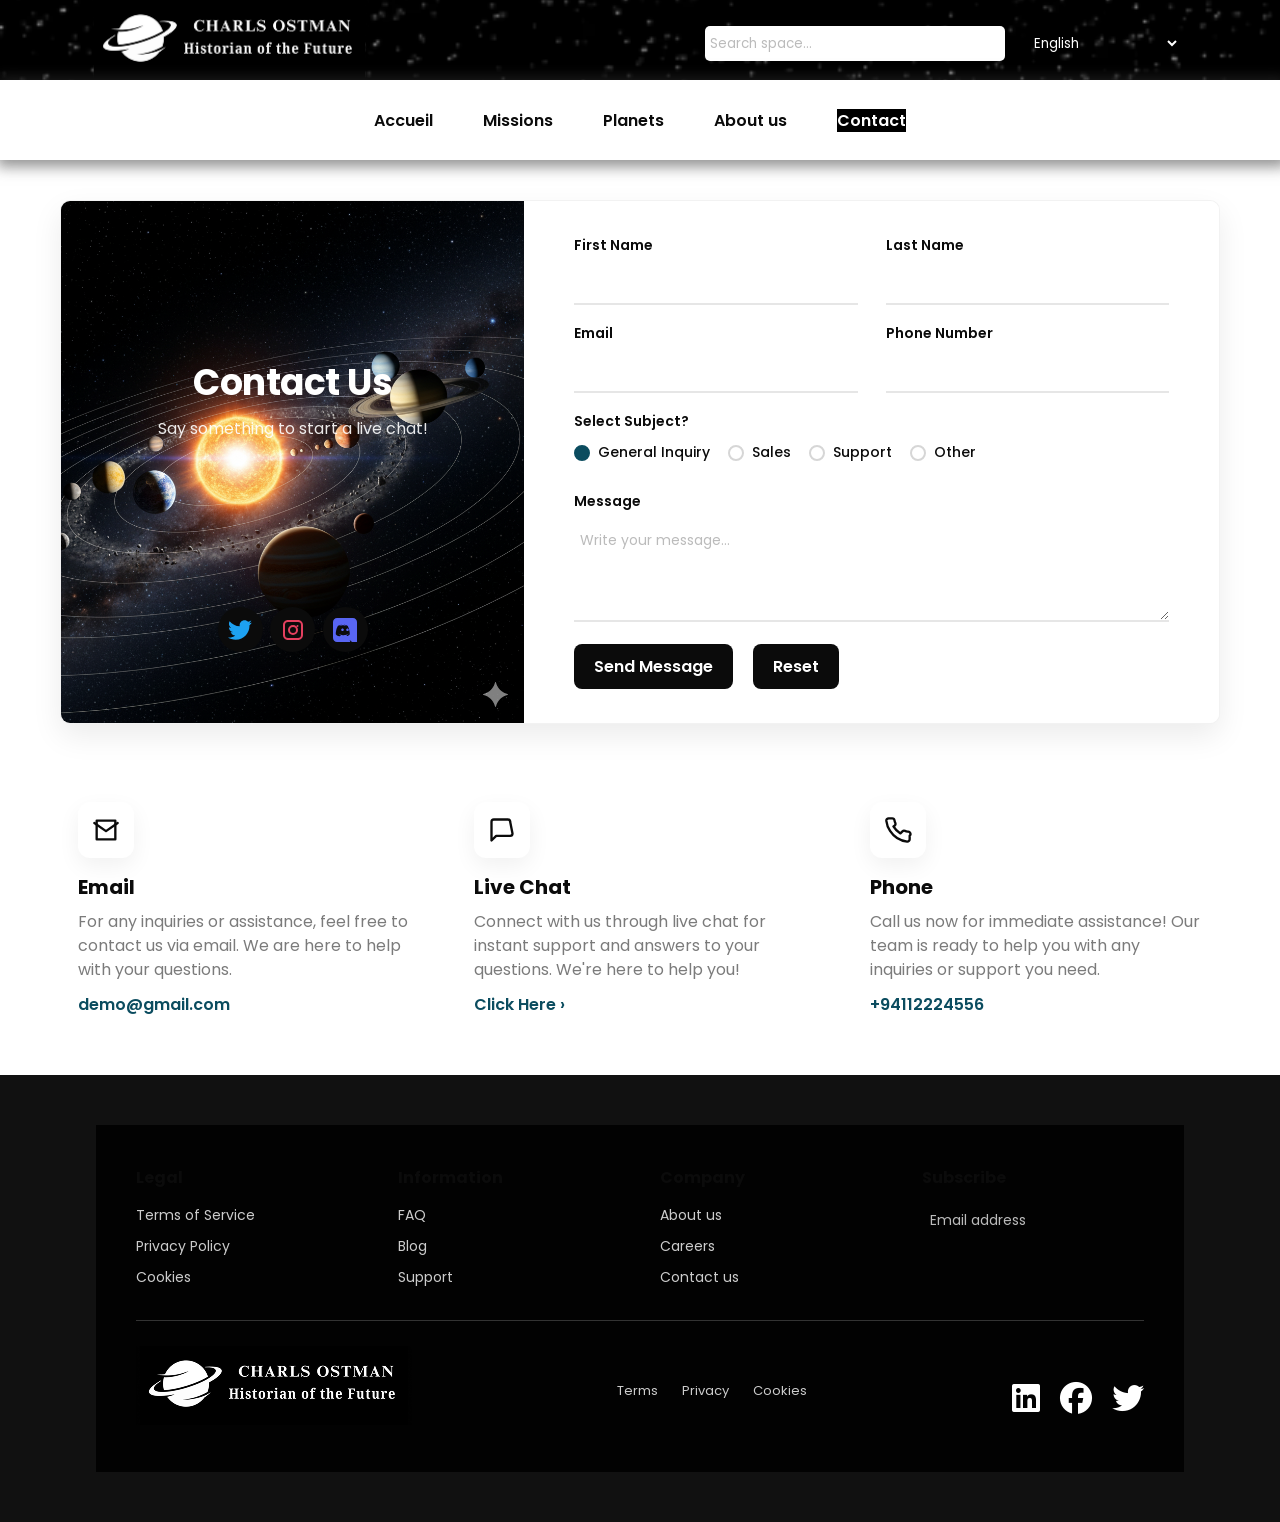
==== contact_us.html @ be609a7e "Initial commit" ====
<!doctype html>
<html lang="en">
<head>
  <meta charset="utf-8" />
  <meta name="viewport" content="width=device-width,initial-scale=1" />
  <title>Contact Mockup</title>
  <link href="https://fonts.googleapis.com/css2?family=Inter:wght@300;400;600;700;800&family=Poppins:wght@400;600;700&display=swap" rel="stylesheet">
  <link rel="stylesheet" href="styles.css">
  <link
  rel="stylesheet"
  href="https://cdnjs.cloudflare.com/ajax/libs/font-awesome/6.5.0/css/all.min.css"
/>
<style>
        /* Main container */
        .site-header {
            grid-area: top-section;
            background-color: rgb(255, 255, 255);
            display: grid;
            grid-template-columns: 100%;
            grid-template-rows: 80px 80px;
        }

        /* Top section */
        .top-bar {
            background-color: #000;
            background-image: url(images/stars.PNG);
            background-size: cover;
            background-position: center;
            background-repeat: no-repeat;
            display: grid;
            grid-template-columns: 2fr 1fr;
            align-items: center;
        }

        .top-bar img {
            height: 80px;
            padding-left: 90px;
        }

        .search-field {
            width: 300px;
            height: 35px;
            border-radius: 5px;
            padding: 5px;
            border: none;
            margin-right: 25px;
        }

        .top-bar-right {
            display: grid;
            grid-template-columns: 1fr 2fr 1fr;
            align-items: center;
            padding-right: 100px;
        }

        .icon-group {
            display: grid;
            grid-template-columns: repeat(2 , 50px);
            grid-template-rows: 40px;
            align-items: center;
        }

        .icon-group img {
            width: 35px;
            height: 35px;
        }

        .lang-select select {
            width: 150px;
            height: 35px;
            background-color: rgba(240, 248, 255, 0);
            color: #fff;
            border: none;
        }

        .lang-select option {
            color: #000;
        }

        /* Bottom section */
        .bottom-bar {
    background-color: #ffffff; /* fond blanc */
    display: flex;
    justify-content: center;  /* centrer horizontalement */
    align-items: center;      /* centrer verticalement */
    height: 80px;
    box-shadow: 2px 2px 13px 5px rgba(54, 54, 54, 0.53);
}

.bottom-bar ul {
    list-style: none;
    display: flex;
    gap: 50px; /* espace entre les liens */
    margin: 0;
    padding: 0;
}

.bottom-bar ul li a {
    text-decoration: none;
    color: #0b0b0b;
    font-weight: 600;
    font-size: 16px;
    transition: color 0.3s;
    border:4PX ;
}

.bottom-bar ul li a:hover,
.bottom-bar ul li a.active {
    color: #FFFFFF; /* couleur accent sur hover ou page active */
    background-color: #000;
}

    </style>

  </head>
<body>


         
  <!-- 🌌 Navbar -->
 <header class="site-header">
        <div class="top-bar">
            <div class="top-bar-left">
                <img src="images/logo.png" alt="logo">
            </div>
            <div class="top-bar-right">
                <div>
                    <input type="search" class="search-field" placeholder="Search space...">
                </div>
                <div class="lang-select">
                    <select name="language">
                        <option value="en">English</option>
                        <option value="fr">Français</option>
                        <option value="ar">العربية</option>
                    </select>
                </div>
               
            </div>
        </div>
        <div class="bottom-bar">
           
           <ul>
          <li><a href="index.html">Accueil</a></li>
          <li><a href="missions.html">Missions</a></li>
          <li><a href="planet.html">Planets</a></li>
          <li><a href="about.html" >About us</a></li>
          <li><a href="contact_us.html"class="active">Contact</a></li>
        </ul>
        </div>

 </header>
<body>

  <div class="wrapper">
    <div class="contact-card">
      <aside class="left-panel">
        <div class="left-top">
          <h1>Contact Us</h1>
          <p class="lead">Say something to start a live chat!</p>
        </div>

        <div class="left-bottom">
          

        <!-- Twitter -->
<div class="socials">
  <!-- Twitter -->
  <button title="Twitter">
    <svg viewBox="0 0 24 24" width="24" height="24" fill="#1DA1F2">
      <path d="M23.954 4.569c-.885.392-1.83.656-2.825.775 
               1.014-.611 1.794-1.574 2.163-2.723-.951.564-2.005.974-3.127 1.195
               -.897-.959-2.178-1.559-3.594-1.559-2.723 0-4.932 2.208-4.932 4.932 
               0 .39.045.765.127 1.124-4.094-.205-7.725-2.165-10.157-5.144
               -.424.729-.666 1.577-.666 2.475 0 1.708.87 3.216 2.188 4.099
               -.807-.026-1.566-.247-2.229-.616v.061c0 2.385 1.693 4.374 3.946 4.827
               -.413.111-.849.171-1.296.171-.317 0-.626-.031-.928-.088
               .627 1.956 2.444 3.377 4.6 3.417-1.68 1.318-3.809 2.105-6.115 2.105
               -.398 0-.79-.023-1.175-.069 2.179 1.397 4.768 2.213 7.557 2.213
               9.054 0 14-7.496 14-13.986 0-.21 0-.423-.015-.635.961-.689 
               1.8-1.56 2.46-2.548z"/>
    </svg>
  </button>

  <!-- Instagram -->
  <button title="Instagram">
    <svg viewBox="0 0 24 24" width="24" height="24" fill="#E4405F">
      <path d="M7 2C4.243 2 2 4.243 2 7v10c0 2.757 2.243 5 5 5h10c2.757 0 
               5-2.243 5-5V7c0-2.757-2.243-5-5-5H7zm10 2a3 3 0 0 1 3 3v10a3 3 0 0 1-3 
               3H7a3 3 0 0 1-3-3V7a3 3 0 0 1 3-3h10zm-5 3a5 5 0 1 0 0 10 
               5 5 0 0 0 0-10zm0 2a3 3 0 1 1 0 6 3 3 0 0 1 0-6zm4.5-2a1 1 0 1 0 
               0 2 1 1 0 0 0 0-2z"/>
    </svg>
  </button>

  <!-- Discord -->
  <button title="Discord">
    <svg viewBox="0 0 24 24" width="24" height="24" fill="#5865F2">
      <path d="M20 0H4C1.8 0 0 1.8 0 4v16c0 2.2 1.8 4 4 4h13.3l-.6-2.1 
               1.5 1.4 1.4 1.3L24 24V4c0-2.2-1.8-4-4-4zm-5.6 18.4s-.5-.6-.9-1.2c1.8-.5 
               2.5-1.6 2.5-1.6-.6.4-1.2.7-1.7.9-.7.3-1.3.5-1.9.6-1.3.2-2.5.1-3.6-.1-.8-.2-1.5-.4-2.1-.7
               -.3-.1-.6-.3-.9-.4-.1-.1-.2-.1-.3-.2s0-.1 0-.1.6 1.1 2.3 1.6c-.4.5-.9 1.1-.9 1.1
               -3-.1-4.1-2.1-4.1-2.1 0-4.5 2-8.1 2-8.1 2-1.5 3.9-1.4 3.9-1.4l.1.1c-.3.1-.6.2-.8.3
               -1.2.5-1.8 1.2-1.8 1.2s.1-.1.3-.2c1.3-.7 2.6-.8 3-.8h.6c.4 0 1.8.1 3 .8.2.1.3.2.3.2
               s-.6-.7-1.8-1.2c-.2-.1-.5-.2-.8-.3l.1-.1s1.9-.1 3.9 1.4c0 0 2 3.6 2 8.1 0 
               0-1.1 2-4.1 2.1zM9.5 10.5c-.7 0-1.3.6-1.3 1.3s.6 1.3 1.3 1.3
               1.3-.6 1.3-1.3-.6-1.3-1.3-1.3zm5 0c-.7 0-1.3.6-1.3 1.3s.6 1.3 
               1.3 1.3 1.3-.6 1.3-1.3-.6-1.3-1.3-1.3z"/>
    </svg>
  </button>
</div>


        </div>
      </aside>

      <section class="right-panel">
        <form>
          <div class="row">
            <div>
              <label for="fname">First Name</label>
              <input id="fname" type="text" placeholder="" required/>
            </div>
            <div>
              <label for="lname">Last Name</label>
              <input id="lname" type="text" placeholder="" required/>
            </div>
          </div>

          <div class="row mt">
            <div>
              <label for="email">Email</label>
              <input id="email" type="email" placeholder="" required />
            </div>
            <div>
              <label for="phone">Phone Number</label>
              <input id="phone" type="tel" placeholder="" required/>
            </div>
          </div>

          <div class="subject">
            <label>Select Subject?</label>
            <div class="radios">
              <label class="radio"><input type="radio" name="subject" checked/> <span>General Inquiry</span></label>
              <label class="radio"><input type="radio" name="subject"/> <span>Sales</span></label>
              <label class="radio"><input type="radio" name="subject"/> <span>Support</span></label>
              <label class="radio"><input type="radio" name="subject"/> <span>Other</span></label>
            </div>
          </div>

          <div class="mt">
            <label for="msg">Message</label>
            <textarea id="msg" placeholder="Write your message..." required></textarea>
          </div>

          <div class="send-row">
            <button class="btn-send" type="submit">Send Message</button>
            <button class="btn-send" type="reset">Reset</button>
          </div>
        </form>
      </section>
    </div>

 <div class="contact-options">

  <div class="option">
    <div class="icon-wrap">
      <!-- Email icon -->
      <svg xmlns="http://www.w3.org/2000/svg" width="28" height="28" viewBox="0 0 24 24" fill="none" stroke="currentColor" stroke-width="2" stroke-linecap="round" stroke-linejoin="round">
        <path d="M4 4h16v16H4z"/>
        <polyline points="22,6 12,13 2,6"/>
      </svg>
    </div>
    <h3>Email</h3>
    <p>For any inquiries or assistance, feel free to contact us via email. We are here to help with your questions.</p>
    <a href="mailto:demo@gmail.com">demo@gmail.com</a>
  </div>

  <div class="option">
    <div class="icon-wrap">
      <!-- Live Chat icon -->
      <svg xmlns="http://www.w3.org/2000/svg" width="28" height="28" viewBox="0 0 24 24" fill="none" stroke="currentColor" stroke-width="2" stroke-linecap="round" stroke-linejoin="round">
        <path d="M21 15a2 2 0 0 1-2 2H7l-4 4V5a2 2 0 0 1 2-2h12a2 2 0 0 1 2 2z"/>
      </svg>
    </div>
    <h3>Live Chat</h3>
    <p>Connect with us through live chat for instant support and answers to your questions. We're here to help you!</p>
    <a href="#">Click Here ›</a>
  </div>

  <div class="option">
    <div class="icon-wrap">
      <!-- Phone icon -->
      <svg xmlns="http://www.w3.org/2000/svg" width="28" height="28" viewBox="0 0 24 24" fill="none" stroke="currentColor" stroke-width="2" stroke-linecap="round" stroke-linejoin="round">
        <path d="M22 16.92v3a2 2 0 0 1-2.18 2 19.79 19.79 0 0 1-8.63-3.07 19.5 19.5 0 0 1-6-6A19.79 19.79 0 0 1 2 4.18 2 2 0 0 1 4 2h3a2 2 0 0 1 2 1.72c.12.81.36 1.6.72 2.35a2 2 0 0 1-.45 2.11L8.09 8.91a16 16 0 0 0 6 6l1.73-1.73a2 2 0 0 1 2.11-.45c.75.36 1.54.6 2.35.72A2 2 0 0 1 22 16.92z"/>
      </svg>
    </div>
    <h3>Phone</h3>
    <p>Call us now for immediate assistance! Our team is ready to help you with any inquiries or support you need.</p>
    <a href="tel:+94112224556">+94112224556</a>
  </div>

</div>


  </div>
</body>
<footer>
      <div class="background-footer">
        <div class="footer-top">
          <div class="footer-column">
            <h3>Legal</h3>
            <ul>
              <li><a href="#">Terms of Service</a></li>
              <li><a href="#">Privacy Policy</a></li>
              <li><a href="#">Cookies</a></li>
            </ul>
          </div>

          <div class="footer-column">
            <h3>Information</h3>
            <ul>
              <li><a href="#">FAQ</a></li>
              <li><a href="#">Blog</a></li>
              <li><a href="#">Support</a></li>
            </ul>
          </div>

          <div class="footer-column">
            <h3>Company</h3>
            <ul>
              <li><a href="about.html">About us</a></li>
              <li><a href="missions.html">Careers</a></li>
              <li><a href="contact_us.html">Contact us</a></li>
            </ul>
          </div>

          <div class="footer-column subscribe">
            <h3>Subscribe</h3>
            <input type="email" placeholder="Email address" />
          </div>
        </div>

        <hr />

        <div class="footer-bottom">
          <div class="footer-logo">
            <a href="#"><img src="images/logo.png" alt="logo" /></a>
          </div>

          <div class="footer-links">
            <a href="#">Terms</a>
            <a href="#">Privacy</a>
            <a href="#">Cookies</a>
          </div>

       
              <div class="social-icons">
  <a href="https://www.linkedin.com" target="_blank" class="social-link">
    <i class="fab fa-linkedin"></i>
  </a>
  <a href="https://www.facebook.com" target="_blank" class="social-link">
    <i class="fab fa-facebook"></i>
  </a>
  <a href="https://twitter.com" target="_blank" class="social-link">
    <i class="fab fa-twitter"></i>
  </a>
</div>
</div>
      </div>
    </footer>
</html>
---- styles.css ----
* {
  margin: 0;
  padding: 0;
  box-sizing: border-box;
  font-family: 'Poppins', sans-serif;
}

body {
  font-family: "Poppins", sans-serif;
  overflow-x: hidden;
  height: 100vh;
}
.stars {
  position: fixed;
  width: 100%;
  height: 100%;
  background: url('images/stars.PNG') repeat;
  animation: moveStars 100s linear infinite;
  overflow: hidden;
  z-index: -1;
}

@keyframes moveStars {
  from { background-position: 0 0; }
  to { background-position: -10000px 5000px; }
}
/* Structure du header */
/* Header main */
header {
  width: 100%;
  color: white;
  font-family: Arial, sans-serif;
  background: rgba(0, 0, 0, 0.6);
  position: sticky;
  top: 0;
  z-index: 100;
}

/* Header */
header {
  width: 100%;
  background: rgba(0, 0, 0, 0.7);
  position: sticky;
  top: 0;
  z-index: 100;
}

/* Navbar container */
.top-header {
  display: flex;
  justify-content: space-between;
  align-items: center;
  padding: 10px 50px;
}

/* Logo */
.top-header h1 img {
  width: 150px; 
}

/* Navigation */
nav ul {
  display: flex;
  list-style: none;
  gap: 30px;
  margin: 0;
  padding: 0;
}

nav a {
  text-decoration: none;
  color: white;
  font-weight: 600;
  font-family: 'Orbitron', sans-serif;
  padding: 8px 12px;
  border-radius: 8px;
  transition: all 0.3s ease;
}

/* Hover effect */
nav a:hover,
nav a.active {
  background: #00bfff; 
  color: black;
  transform: scale(1.1);
}
* {
  margin: 0;
  padding: 0;
  box-sizing: border-box;
}

body {
  font-family: 'Poppins', sans-serif;
  background-color: #0c0c1d;
  color: white;
  overflow-x: hidden;
}

/* HEADER */
header {
  background: rgba(0, 0, 0, 0.6);
  position: sticky;
  top: 0;
  width: 100%;
  z-index: 100;
}

.top-header {
  display: flex;
  justify-content: space-between;
  align-items: center;
  padding: 15px 50px;
}

.top-header img {
  width: 150px;
}

nav ul {
  display: flex;
  gap: 30px;
  list-style: none;
}

nav a {
  color: white;
  text-decoration: none;
  font-weight: 600;
  transition: 0.3s;
}

nav a:hover,
nav a.active {
  color: #00bfff;
}
/*/*/*/*/*/*/*/*/*/*   PAGE ABOUT /*/*/*/*/*/*/*/*/* */


body {
  background-color: #fff;
  font-family: "Poppins", sans-serif;
  color: #222;
  margin: 0;
  padding: 0;
}

/* ====== ABOUT BANNER ====== */
.about-section {
  position: relative;
  width: 100%;
  height: 70vh; 
  overflow: hidden;
  display: flex;
  justify-content: center;
  align-items: center;
  color: white;
  background-color: black; 
}

.video-background {
  position: absolute;
  top: 0;
  left: 0;
  width: 100%;
  height: 100%;
  z-index: 0;
  overflow: hidden;
  border-radius: 0; 
}

.video-background video {
  width: 100%;
  height: 100%;
  object-fit: cover;
  filter: brightness(0.5);
}


.about-banner {
  position: relative;
  z-index: 1;
  text-align: center;
  animation: fadeInUp 1.5s ease-out;
}


.about-banner h1 {
  font-size: 4em;
  font-weight: 900;
  color: #ffffff;
  text-shadow: 0 0 15px rgba(255, 255, 255, 0.8),
               0 0 30px rgba(15, 16, 18, 0.6),
               0 0 45px rgba(15, 20, 24, 0.4);
  transform: translateY(40px);
  opacity: 0;
  animation: titleAppear 2s ease-out forwards;
  transition: all 0.4s ease;
}

/* Hover effect */
.about-banner h1:hover {
  color:black;
  text-shadow: 0 0 20px #e9eef0,
               0 0 40px #e9eef0,
               0 0 60px #e9eef0;
  transform: translateY(-5px) scale(1.05);
}



.animated-text {
  font-size: 1.6em;
  font-weight: 500;
 

  animation: gradientFlow 5s ease infinite;
  display: inline-block;
  cursor: pointer;
  transition: transform 0.3s ease;
}


@keyframes gradientFlow {
  0% {
    background-position: 0% center;
  }
  100% {
    background-position: 100% center;
  }
}


.animated-text:active {
  transform: translateY(5px) scale(0.98);
}


@keyframes titleAppear {
  0% {
    opacity: 0;
    transform: translateY(40px);
  }
  100% {
    opacity: 1;
    transform: translateY(0);
  }
}

@keyframes fadeIn {
  0% {
    opacity: 0;
  }
  100% {
    opacity: 1;
  }
}

@keyframes fadeInUp {
  0% {
    opacity: 0;
    transform: translateY(30px);
  }
  100% {
    opacity: 1;
    transform: translateY(0);
  }
}


/* ====== WHO SECTION ====== */
.who-section {
  background-color: #fff;
  padding: 60px 10%;
  display: flex;
  justify-content: center;
}

.who-container {
  display: flex;
  gap: 20px; 
  padding: 20px;
  border: 1px solid #8B4513; 
  border-radius: 40px; 
  background-color: #808080;
  align-items: center;
  justify-content: center;
   box-shadow: 0 20px 50px rgba(0, 0, 0, 1);
 
}
.who-container:hover {
  box-shadow: 0 15px 35px rgba(44, 7, 90, 0.9);
  transform: translateY(-5px);
  transition: 0.3s ease;
}

.who-text {
  border: 1px solid #640909; 
   background-color: #4D4848;
  padding: 20px;
  border-radius: 20px;
  height: 320px;
  text-align: center;
  margin: 30px;
   box-shadow: 0 8px 20px rgba(53, 56, 121, 0.5);
}
.who-text:hover {
  box-shadow: 0 12px 30px rgba(0, 0, 0, 0.7);
  transform: translateY(-5px);
  transition: 0.3s ease;
}
.who-text h2 {
     margin-top: 20px;
  font-size: 28px;
  margin-bottom: 20px; /* espace bin titre w paragraphe */
  animation: slideDown 1s ease-out forwards; /* animation simple */
  opacity: 0; /* bch ndir l fade in */
  cursor: pointer;
  transition: color 0.3s linear;
}
.who-text h2:hover {
  color: #060f19; 
  /* couleur jdida f hover */
  
}

.who-text p {
  font-size: 16px;
  line-height: 1.6;
  animation: slideUp 1.5s linear 0.5s forwards;
  opacity: 0;
}

/* Animations keyframes */
@keyframes slideDown {
  0% {
    transform: translateY(-50px);
    opacity: 0;
  }
  100% {
    transform: translateY(0);
    opacity: 1;
  }
}

@keyframes slideUp {
  0% {
    transform: translateY(50px);
    opacity: 0;
  }
  100% {
    transform: translateY(0);
    opacity: 1;
  }
}
.who-image img {

  max-width: 500px;
  border-radius: 20px;
  box-shadow: 0 15px 40px rgba(0, 0, 0, 0.7);
  object-fit: cover;
  transition: transform 0.3s ease, box-shadow 0.3s ease; 
}

.who-image img:hover {
  transform: scale(1.05); 
  box-shadow: 0 25px 60px rgba(0, 0, 0, 0.9); 
}



/* OBJECTIF */
/* Body background */
body {
  background-color: #ffffff; 
  justify-content: flex-end; 
  font-family: Arial, sans-serif;
  margin: 0;
  padding: 0;
}

/* Section container gris */
.objectives-section {
  padding: 40px 20px;
  background-color: #FFFFFF; 
  border-radius: 20px;
  box-shadow: 0 10px 25px rgba(0,0,0,0.5); 
}

/* Hover effect */
.objectives-section:hover {
  transform: scale(1.02); 
  box-shadow: 0 18px 50px rgba(0,0,0,0.7); 
}



.objectives-container {
    background-color:#FFFFFF;
  padding: 40px;
  border-radius: 25px;
  box-shadow: 0 15px 40px rgba(0,0,0,0.3);
  max-width: 1000px;
  margin: 0 auto;
}


/* Title */
.objectives-title {
  text-align: center;
  font-weight: bold;
  font-size: 32px;
  margin-bottom: 40px;
  color: black;
  
}
.space-intro {
  font-family: 'Cormorant', serif; /* font Cormorant */
  font-size: 20px;
  line-height: 1.6;
  color: black; /* ila f dark background */
  margin-top: 30px;
  margin-bottom: 40px;
  text-align: center;
  font-weight: bold; /* ou center ila bghiti */
}

.objective-item {
  display: flex;
  align-items: center;
  justify-content: center;
  gap: 25px;
  flex-wrap: wrap;

  /* Background image */
  background-image: url('images/rect.png');
  background-size: cover;     
  background-position: center; 
  background-repeat: no-repeat;
  border-radius: 15px;
  padding: 20px;
  box-shadow: 0 8px 30px rgba(0,0,0,0.5);
  margin-bottom: 40px; 
}


.objective-item.reverse {
  flex-direction: row-reverse; /* video à droite, texte à gauche */
}

.objective-item iframe {
   width: 500px;       /* حجم أكبر */
  height: 300px; 
  border-radius: 15px;
  box-shadow: 0 10px 30px rgba(0,0,0,0.7);
   border-radius: 17px;
  transition: transform 0.4s ease, box-shadow 0.4s ease; /* smooth animation */
  box-shadow: 0 6px 15px rgba(0,0,0,0.4);
  max-width: 800px;
  
}
.objective-item iframe:hover {
  transform: scale(1.05); 
  box-shadow: 0 12px 30px rgba(0,0,0,0.7); 
}

.objective-box {
  background-color: #7a7070; /* gris foncé élégant */
  padding: 20px 25px;
  border-radius: 15px;
  box-shadow: 0 8px 25px rgba(0,0,0,0.5);
  color: #0e0101; 
  max-width: 300px;  
  margin: 20px auto;
  opacity: 0;
  transform: translateY(30px);
  animation: fadeSlide 1s forwards;
  text-align: center;
  font-family: 'Poltawski Nowy', serif;
  font-size: 12px;
  font-weight: 600;
  cursor: pointer;
  transition: transform 0.4s ease, box-shadow 0.4s ease;
}

/* Animation keyframes */
@keyframes fadeSlide {
  to {
    opacity: 1;
    transform: translateY(0);
  }
}

/* Hover effect */
.objective-box:hover {
  transform: scale(1.05);
  box-shadow: 0 15px 45px rgba(0,0,0,0.7);
  background-color: #8c7d7d; 
}

/* contact */
:root{
  --bg:#ffffff; /* fond général blanc */
  --card:#ffffff; /* fond des cartes */
  --muted:#7b7b7b; /* texte secondaire */
  --accent:#0b4c5f; /* couleur accent */
  --black:#0b0b0b; /* texte principal */
}

*{box-sizing:border-box}

body{
  font-family: Inter, system-ui, -apple-system, 'Segoe UI', Roboto, Arial;
  background: var(--bg); /* fond blanc */
  color: var(--black);
  margin: 0;
  -webkit-font-smoothing: antialiased;
  -moz-osx-font-smoothing: grayscale;
  
}

/* container */
.wrapper{
  max-width:1200px;
  margin:0 auto;
  padding: 40px 20px; /* ajout padding pour respirer */
  background-color: #FFFFFF;
}

/* card */
.contact-card{
  display:flex;
  flex-wrap: wrap;
  gap:0;
  background:var(--card); /* fond blanc */
  border-radius:10px;
  box-shadow:0 12px 30px rgba(10,10,10,0.08);
  overflow:hidden;
  border:1px solid rgba(0,0,0,0.05); /* bord très léger */
}

/* left panel */
.left-panel{
  width:40%;
  min-width:320px;
  padding:36px;
  background:#f5f5f5 url('images/solar_system.png') center right / cover no-repeat; /* fond gris clair pour contraste */
  color:#0b0b0b; /* texte sombre */
  display:flex;
  flex-direction:column;
  justify-content:space-between;
}

.left-top {
  display: flex;
  flex-direction: column;
  align-items: center; 
  justify-content: center; 
  text-align: center;
  height: 100%; 
}

.left-panel h1 {
  font-family: 'Poppins', 'Inter', sans-serif;
  font-size: 36px;
  font-weight: 700;
  color: var(--black);
  margin: 4px 0 6px;
  letter-spacing: -0.5px;
  text-align: center;
  cursor: pointer;
  transition: all 0.3s ease;
  color: #FFFFFF;
}

.left-panel h1:active {
   
  color: black;
  transform: scale(1.1);
}

.left-panel .lead{
  color:#FFFFFF;
  opacity:0.9;
  margin-bottom: 18px;
}

/* Social buttons */
.socials {
  display: flex;
  justify-content: space-between;
  padding: 15px 25px;
  border-radius: 15px;
  max-width: 200px;
  margin: 20px auto;
}

.socials button {
  background-color: #0b0b0b;
  border: none;
  border-radius: 50%;
  width: 45px;
  height: 45px;
  display: flex;
  justify-content: center;
  align-items: center;
  cursor: pointer;
  transition: 0.3s;
}

.socials button:hover {
  background-color: #333;
  transform: scale(1.1);
}

/* right panel */
.right-panel{
  flex:1;
  padding:34px 50px;
  background: var(--card); /* fond blanc */
}

/* Form */
form{display:block}

.row{display:grid;grid-template-columns:1fr 1fr;gap:28px}
.mt{margin-top:18px}
label{display:block;font-size:14px;font-weight:600;margin-bottom:10px}
input[type=text], input[type=email], input[type=tel], textarea{
  width:100%;
  border:none;
  border-bottom:2px solid #e6e6e6;
  padding:8px 6px;
  font-size:14px;
  outline:none;
  background:transparent;
}
input::placeholder, textarea::placeholder{color:#bbb}
textarea{min-height:100px;resize:vertical}

/* Radios */
.subject{margin:18px 0}
.radios{display:flex;gap:18px;align-items:center;flex-wrap:wrap}
.radio{display:flex;gap:8px;align-items:center;font-weight:500}
.radio input{appearance:none;width:16px;height:16px;border-radius:50%;border:2px solid #d6d6d6;display:inline-block;position:relative}
.radio input:checked{background:var(--accent);border-color:var(--accent)}

/* Buttons */
.send-row {
  display: flex;
  gap: 20px; 
  justify-content: flex-start; 
  margin-top: 15px; 
}

.btn-send {
  padding: 10px 20px;
  font-size: 16px;
  font-weight: 600;
  border: none;
  border-radius: 8px;
  cursor: pointer;
  background-color: var(--black);
  color: #fff;
  transition: all 0.3s ease;
}

.btn-send:active {
  background-color: var(--accent);
  color: #fff;
  transform: scale(1.05);
}

/* contact options below */
.contact-options{
  display:grid;
  grid-template-columns:repeat(3,1fr);
  gap:28px;
  margin-top:60px;
}
.option{
  background:#f5f5f5;
  text-align:left;
  padding:18px;
  border-radius:12px;
}
.icon-wrap{
  width:56px;
  height:56px;
  border-radius:12px;
  background:#fff;
  display:grid;
  place-items:center;
  box-shadow:0 8px 22px rgba(10,10,10,0.06);
  margin-bottom:14px;
}
.option h3{font-family:Poppins;margin:0 0 8px;font-size:20px}
.option p{color:var(--muted);line-height:1.5}
.option a{display:inline-block;margin-top:10px;font-weight:600;color:var(--accent);text-decoration:none}

/* responsive */
@media (max-width:980px){
  .contact-card{flex-direction:column}
  .left-panel{width:100%;min-height:220px}
  .right-panel{padding:18px}
  .row{grid-template-columns:1fr}
  .contact-options{grid-template-columns:1fr}
}



/* Hero Section */
.hero-section {
  height: 100vh;
  display: flex;
  justify-content: center;
  align-items: center;
  text-align: center;
  color: #fff;
  background-image: url('images/slider.png');
  background-size: cover;
  background-position: center;
  background-attachment: fixed;
  background-repeat: no-repeat;
  position: relative;
}

.hero-content h1 {
  font-size: 4rem;
  font-weight: 900;
  color: white;
  text-transform: none;
  text-shadow:
    0 0 15px rgba(255, 255, 255, 0.8),
    0 0 30px rgba(15, 16, 18, 0.6),
    0 0 45px rgba(15, 20, 24, 0.4);
  transform: translateY(40px);
  opacity: 0;
  animation: titleAppear 2s ease-out forwards;
  transition: all 0.4s ease;
  cursor: pointer;
}

.hero-section p {
  font-size: 1.5rem;
  margin-bottom: 30px;
}

/* Animation */
@keyframes titleAppear {
  0% { transform: translateY(40px); opacity: 0; }
  100% { transform: translateY(0); opacity: 1; }
}

/* Hover effect on h1 */
.hero-content h1:hover {
  color: black;
  text-shadow:
    0 0 20px #e9eef0,
    0 0 40px #e9eef0,
    0 0 60px #e9eef0;
  transform: translateY(-5px) scale(1.05);
}

/* Hero Button */
.btn {
  padding: 12px 30px;
  font-size: 18px;
  font-weight: 600;
  color: black;
  background-color: #ffffff;
  border-radius: 30px;
  cursor: pointer;
  transition: all 0.3s ease;
  text-decoration: none;
}

.btn:hover {
  color: #ffffff;
  background-color: black;
  transform: scale(1.05);
}

/* Feature Cards */
.feature-cards {
  display: flex;
  flex-wrap: nowrap; 
  justify-content: center; 
  align-items: flex-start; 
  gap: 60px; 
  padding: 80px;
  background-color: #ffffff;
}

.feature-cards .card {
  position: relative;
  width: 360px; 
  height: 300px;
  background-image: url('images/Rectangle\ 503.png');
  background-position: center;
  background-size: cover;
  background-repeat: no-repeat;
  border-radius: 24px;
  box-shadow: 0 10px 25px rgba(0,0,0,0.08);
  text-align: left;
  padding: 20px; 
  display: flex;
  flex-direction: column;
  align-items: flex-start; 
  justify-content: flex-start; 
  transition: transform 0.3s ease;
  color: #000;
}

.feature-cards .card:hover {
  transform: translateY(-10px);
}

.feature-cards .card h2 { 
  font-size: 22px;
  margin-bottom: 15px;
  color: #ffffff; 
  font-family: 'Poppins', sans-serif; 
  font-weight: bold; 
}

.feature-cards .card p {
  font-size: 13px; 
  margin-bottom: 20px;
  color: #ffffff; 
  font-family: 'Plus Jakarta Sans', Courier, monospace;
  font-weight: 500;
}

/* Feature Card Button */
.btn-secondary {
  position: absolute;
  bottom: 30px;
  right: 15px;
  padding: 6px 14px;
  font-size: 13px;
  font-weight: 600;
  color: black;
  background-color: #ffffff;
  border-radius: 5px;
  border: none;
  cursor: pointer;
  transition: all 0.3s ease;
  text-decoration: none;
}

.btn-secondary:hover,
.btn-secondary:active {
  background-color: #000;
  color: #fff;
  text-decoration: none;
  transform: scale(1.05);
}

/* Responsive */
@media (max-width: 980px) {
  .feature-cards {
    flex-direction: column;
    padding: 40px 10px;
  }

  .hero-content h1 {
    font-size: 3rem;
  }

  .hero-section p {
    font-size: 1.2rem;
  }

  .btn {
    font-size: 16px;
    padding: 10px 25px;
  }
}

/* Contact section */
.contact-card, .contact-options .option {
  background-color: var(--card); /* cartes gris clair sur fond blanc */
}

/* responsive */
@media (max-width:980px){
  .feature-cards { flex-direction: column; padding: 40px 10px; }
}
/* --- Timer Section --- */
.timer-section {
    display: flex;
   justify-content: space-between; 
    margin-bottom: 40px;
    justify-content: center;
     padding: 80px 150px; gap: 30px;
}

.intro-text {
  width: 700px;
  display: flex;
  font-weight: bold;
}

.time-box {
    background-color: black;
    padding: 10px 20px;  
    border-radius: 16px;
    text-align: center;
    display: flex;
    flex-direction: column;
    align-items: center;
    border: 1px solid #333;
    max-width: 500px;    
    width: 100%;         
    font-weight: bold;
    justify-content: ;
}


.time-label {
    font-size: 0.9rem;
    margin: 10px;
    color: #FFFFFF;

   
}
.time-label i {
  display: inline-flex;          
  align-items: center;          
  justify-content: center;
  width: 30px;                  
  height: 30px;                 
  background-color: gray;         
  border-radius: 6px;            
  color: white;                  
  margin-right: 10px;          
  font-size: 16px;               
}


.time-display {
    display: flex;
    gap: 15px;
    font-size: 1.8rem;
    font-weight: lighter;
    color: #FFFFFF;
     margin: 0 25px;
     max-width: 400px;
}

.time-display span {
    background-color: var(--color-card-bg);
    padding: 5px 10px;
    border-radius: 4px;
    min-width: 70px;
    text-align: center;
}
/* --- Astronomy Definition Section (Two-Column) --- */
.astronomy-section {
  display: flex;
  flex-wrap: wrap;
  gap: 10px;
  max-width: 1100px;
  margin: 40px auto;
  background-color:black; /* fond blanc pour la card */
  border-radius: 37px;
  box-shadow: 0 10px 25px rgba(0,0,0,0.1);
  overflow: hidden; /* pour arrondir l'image et texte ensemble */
  box-shadow: #222;
  
}
.gallery-container {
  position: relative;
  width: 100%;
  max-width: 600px; /* size fixe pour tout le gallery */
  height: 400px;    /* height fixe pour tout le gallery */
  overflow: hidden;
  border-radius: 12px;
  margin: 0 auto;  /* centrer fo section */
}

.gallery-container img {
  width: 100%;
  height: 100%;       /* remplie le container */
  object-fit: cover;  /* garder proportions et remplir */
  display: block;
  border-radius: 12px;
  transition: opacity 0.5s ease-in-out;
}

#next-image {
  position: absolute;
  top: 50%;            /* vertical center */
  right: 15px;         /* 15px mn janb l-yamin */
 
  padding: 8px 12px;
  font-size: 18px;
  color: black;
  background-color: #ffffff;
  border: none;
  border-radius: 5px;
  cursor: pointer;
  transition: all 0.3s ease;
}


#next-image:hover {
  background-color: black; /* couleur hover */
  color: #fff; /* icon kaybda blanc */
  transform: scale(1.05);
}

.astronomy-image-card {
  flex: 1 1 400px;
  position: relative;
}

.astronomy-image-card img.main-image {
  width: 100%;
  height: 100%;
  display: block;
  object-fit: cover;
}

/* text card */
.astronomy-text-card {
  flex: 1 1 400px;
  background-color: #000000; /* léger contraste avec le blanc de la card */
  padding: 30px;
  display: flex;
  flex-direction: column;
  justify-content: center;
  align-items: center;
  
}

.astronomy-text-card-container{
  display: flex;
  flex-direction: column;
  background-color: #434343;
  padding: 25px;
  border-radius: 33px;
    align-items: flex-start;    /* katbda lkatba mn yasar */
  text-align: left; 
}

.astronomy-text-card h2 {
  font-size: 28px;
  margin-bottom: 15px;
  color:#FFFFFF ;
  text-align:left;
}

.astronomy-text-card p {
  font-size: 16px;
  line-height: 1.6;
  margin-bottom: 20px;
  color: #ffffff;
   font-family: 'Castoro', serif;
}

.astronomy-text-card .btn-s {
  align-self: flex-end;           /* katdir button fo right dyal box */
  padding: 6px 14px;
  font-size: 13px;
  font-weight: 600;
  color: black;
  background-color: #ffffff;
  border-radius: 5px;
  border: none;
  cursor: pointer;
  transition: all 0.3s ease;
  text-decoration: none;
}

.astronomy-text-card .btn-s:hover {
  background-color:#000;
  color: #fff;
  transform: scale(1.05);
}
.image-of-the-day-section {
    display: flex;
    margin: 70px 20px;
    gap: 40px;
    align-items: flex-start;
}
.text-side {
    flex: 1;
    padding-right: 20px;
}
.section-title-small {
    text-transform: uppercase;
    font-size: 0.85em;
    color: #999;
    margin-bottom: 5px;
}
.text-side h3 {
    color: #4ac9ff;
    font-size: 1.8em;
    margin-top: 0;
    margin-bottom: 20px;
    /* Khad l-khat l-ta7tani dyal l-3onwan */
    border-bottom: 2px solid #2e3e5c; 
    display: inline-block;
    padding-bottom: 5px;
}
.nasa-description {
    color: #c9d1d9;
    margin-bottom: 15px;
    font-size: 0.9em;
}
.image-credit {
    font-weight: bold;
    font-size: 0.85em;
    margin-top: 20px;
    margin-bottom: 30px;
}

.image-side {
    display: flex;
    flex-direction: column; /* باش كلشي يكون عمودي */
    align-items: center;   /* باش يكون الزر وسط */
    max-width: 500px;
    margin: 0 auto;
    position: relative;
}

/* Hover effect (optionnel) */
.black-hole-image {
  width: 500px;       /* نفس العرض لكل الصور */
  height: 500px;      /* نفس الارتفاع */
  object-fit: cover;  /* باش الصورة تبقى متناسقة */
  border-radius: 12px;
  box-shadow: 0 6px 18px rgba(0, 0, 0, 0.3);
  transition: transform 0.4s ease;
}

.black-hole-image:hover {
    transform: translateY(-8px);
    box-shadow: 0 20px 40px rgba(0, 0, 0, 0.6);
}

.section-title-small {
    font-family: 'Cormorant', serif;
    font-size: 2.5rem;  
    font-weight: 600;    
    color: black;      
    margin-bottom: 20px; 
    text-transform: none; /* باش يبقى كما كاتبه */
}

.text-side h3 {
    font-family: 'Cormorant', serif; /* b7al h1 */
    font-size: 2.5rem;               /* nfs size h1 */
    font-weight: 600;                /* semi-bold b7al h1 */
    color:black;                  /* nfs color */
    margin-bottom: 20px;             /* spacing */
    text-transform: none;            /* kif ma ktabto */
}
.nasa-description {
    font-family: 'Poltawski Nowy', serif; /* font li bghiti */
    font-size: 1rem; /* t9dar tbddl size */
    line-height: 1.6; /* espace bin lignes */
    colOR:var(--black); /* couleur texte */
    margin-top: 20px; /* espace men titre li fou9 */
    margin-bottom: 15px; /* espace bin paragraphes */
    text-align: left; /* texte kaybda men l-ysar */
}



.view-image-btn {
    margin-top: 15px; /* المسافة بين الصورة والزر */
    background-color: #ffffff;
    color: #000;
    border: none;
    border-radius: 8px;
    padding: 8px 18px;
    font-weight: 600;
    cursor: pointer;
    display: inline-flex;
    align-items: center;
    gap: 6px;
    transition: all 0.3s ease;
}

.view-image-btn:hover {
    background-color:black;
    color: #fff;
    transform: scale(1.05);
}
/* responsive */


.past {
  background-image: url("images/fffffff.png");
  background-size: cover;
  background-position: center center; /* باش تكون فوسط الصفحة */
  background-repeat: no-repeat;
  display: flex;
  justify-content: center;
  align-items: center;
  padding: 100px 40px;  /* مساحة داخلية من كل الجهات */
  margin: 100px auto;   /* تبعد من فوق وتحت وتجي فوسط الصفحة */
  width: 80%;
  gap: 180px;

  position: relative;border-radius:24px ;
}

/* نقدر نزيد طبقة خفيفة فوق الخلفية باش الكتابة تبان مزيان */
.past::before {
  content: "";
  position: absolute;
  inset: 0;
 
  z-index: 0;
}

.past .card {
  position: relative;
  z-index: 1;
  background-color: rgba(255, 255, 255, 0); /* شفافية خفيفة جداً */
  backdrop-filter: blur(9px); /* تأثير الزجاج */
  border: 1px solid rgba(255, 255, 255, 0.2); /* إطار خفيف شبه شفاف */
  border-radius: 60px;
  padding: 30px;
  width: 300px;
  color: white;
  text-align: center;
  box-shadow: 0 4px 15px rgba(0, 0, 0, 0.3);
  transition: transform 0.3s ease, box-shadow 0.3s ease;
    
  cursor: pointer;
}
.past .card:hover {
  transform: translateY(-5px);
  box-shadow: 0 8px 25px rgba(255, 255, 255, 0.2);
}

.past .card h3 {
  font-size: 22px;
  font-weight: 600;
  margin-bottom: 10px;
  font-family: 'Plus Jakarta Sans', Courier, monospace;
}

.past .card p {
  font-size: 15px;
  line-height: 1.6;
}


.box{ max-width:1100px; margin:18px auto; padding:0 20px ;  min-height: 250px;   }
.section-titre{ display:flex; align-items:center; gap:10px; margin:18px 0 }
.section-titre h2{ margin:0; font-size:18px }
.vision-grid{ display:grid; grid-template-columns:repeat(4,1fr); gap:18px; margin-top:14px }
.vision{
  text-align:center;
  padding:10px;
  border-radius:14px;
  transition:transform .28s ease, box-shadow .28s ease;
  background:#fff;
}
.vision:hover{ transform:translateY(-6px); box-shadow:0 10px 30px rgba(2,6,23,0.12) }
.vision .img {
  width: 150px;
  height: 200px;
  margin: 0 auto 14px;
  border-radius: 18px;
  overflow: hidden;
  display: flex;
  align-items: center;
  justify-content: center;
  background: #f3f4f6;
  box-shadow: 0 6px 18px rgba(2, 6, 23, 0.06);
}

.vision .img img {
  width: 100%;
  height: 100%;
  object-fit: cover; /* باش الصورة تـتعمر الإطار بلا ما تتشوه */
  display: block;
}

.vision.name{ font-family:'Playfair Display', serif; font-size:14px; color:#111827 }
.modal {
  display: none; /* Hidden by default */
  position: fixed;
  z-index: 999;
  left: 0;
  top: 0;
  width: 100%;
  height: 100%;
  background-color: rgba(0, 0, 0, 0.7);
  justify-content: center;
  align-items: center;
}

.modal-content {
  background: #111;
  color: white;
  padding: 30px;
  border-radius: 12px;
  max-width: 400px;
  text-align: center;
  position: relative;
}

.modal-content h2 {
  margin-bottom: 10px;
  color: #ffc107;
}

.close {
  position: absolute;
  top: 10px;
  right: 20px;
  color: #fff;
  font-size: 28px;
  cursor: pointer;
}
.close:hover {
  color: #ff5252;
}
/* Grow With Us features */
.features {
  display: flex;
  flex-wrap: wrap;
  justify-content: center;
  gap: 40px;
  margin: 60px auto;
  max-width: 1000px;
}

.feature {
  background: rgba(255, 255, 255, 0.05);
  padding: 30px 25px;
  border-radius: 15px;
  text-align: center;
  width: 220px;
  transition: transform 0.3s ease, background 0.3s ease;
}

.feature:hover {
  transform: translateY(-8px);
  background: rgba(255, 255, 255, 0.1);
}

.icon {
  font-size: 40px;
  color: black;
  margin-bottom: 15px;
}

.feature h4 {
  margin-bottom: 10px;
  color: #fff;
  font-size: 1.2rem;
}

.feature p {
  color:black;
  font-size: 0.85rem;
  line-height: 1.4;
}
/* satetsا*/
.stats-band {
  display: flex;
  align-items: center;

  gap: 40px; /* المسافة بين النص والأرقام */
  background: url('images/jhhbh\ \(1\).png') center/cover no-repeat;
  padding: 60px 100px;
  color: white;
   margin: 120px auto; /* 👈 margin من فوق وتحت */
   min-height: 250px; 
  padding: 40px 60px;  /* 👈 قللنا padding */
  margin: 40px auto 30px auto;
}

.stats-left {
  flex: 1;
  display: flex;
  flex-direction: column;
  align-items: flex-start;
  max-width: 500px;
}

.stats-left .text h3 {
  font-size: 2rem;
  margin-bottom: 15px;
}

.stats-left .text p {
  font-size: 1.1rem;
  line-height: 1.6;
}

.stats-right {
  flex: 1;
  display: flex;
  flex-direction: column;
  align-items: flex-start; 
 gap: 35px;
  margin-left: 190px;
   display: flex;
 

}

.stat-row {
  display: flex;
  justify-content: flex-start; /* 👈 خليهم يلصقو من الجهة اليسرى */
  gap: 60px; /* المسافة بين الأرقام */
}

.stat {
  text-align: center;
 
}

.stat .num {
  font-size: 2.5rem;
  font-weight: 700;
}

.stat .lbl {
  font-size: 1rem;
  opacity: 0.8;
  margin-top: 5px;
  color: white;
}
.stat .lbl {
  margin-bottom: 15px;
}
/* Responsive General */
/* --- Responsive Mobile <= 600px --- */
@media (max-width: 600px) {

  /* Hero Section */
  .hero-section {
    height: auto;
    padding: 30px 15px;
  }

  .hero-content h1 {
    font-size: 1.8rem;
  }

  .hero-section p {
    font-size: 0.95rem;
    margin-bottom: 15px;
  }

  .btn {
    font-size: 14px;
    padding: 8px 18px;
  }

  /* Feature Cards */
  .feature-cards {
    flex-direction: column;
    padding: 20px 10px;
    gap: 15px;
  }

  .feature-cards .card {
    width: 100%;
    height: auto;
    padding: 15px;
  }

  .feature-cards .card h2 {
    font-size: 18px;
  }

  .feature-cards .card p {
    font-size: 12px;
  }

  /* Past Section */
  .past {
    flex-direction: column;
    gap: 15px;
    padding: 30px 15px;
    width: 95%;
  }

  .past .card {
    width: 100%;
    padding: 20px;
  }

  .past .card h3 {
    font-size: 18px;
  }

  .past .card p {
    font-size: 13px;
  }

  /* Stats Band */
  .stats-band {
    flex-direction: column;
    padding: 20px 15px;
    gap: 25px;
    min-height: auto;
  }

  .stats-left {
    max-width: 100%;
    margin-bottom: 15px;
  }

  .stats-left .text h3 {
    font-size: 1.5rem;
  }

  .stats-left .text p {
    font-size: 0.95rem;
  }

  .stats-right {
    margin-left: 0;
    gap: 15px;
  }

  .stat-row {
    flex-direction: column;
    gap: 15px;
  }

  .stat .num {
    font-size: 1.8rem;
  }

  .stat .lbl {
    font-size: 0.85rem;
  }

  /* Vision Grid */
  .vision-grid {
    grid-template-columns: 1fr;
    gap: 12px;
  }

  .vision .img {
    width: 120px;
    height: 160px;
  }

  .vision h3, .vision p {
    font-size: 14px;
  }

  /* Features Section */
  .features {
    flex-direction: column;
    gap: 20px;
    padding: 20px 10px;
  }

  .feature {
    width: 100%;
    padding: 20px 15px;
  }

  .feature h4 {
    font-size: 1rem;
  }

  .feature p {
    font-size: 0.8rem;
  }

  .icon {
    font-size: 30px;
    margin-bottom: 10px;
  }

  /* Astronomy Section */
  .astronomy-section {
    flex-direction: column;
    padding: 15px;
  }

  .astronomy-image-card,
  .astronomy-text-card {
    width: 100%;
    max-width: 100%;
  }

  .astronomy-image-card img {
    height: 220px;
  }

  .astronomy-text-card {
    padding: 15px;
  }

  /* View Image Button */
  .view-image-btn {
    padding: 6px 12px;
    font-size: 12px;
  }

  /* Timer Section */
  .timer-section {
    flex-direction: column;
    padding: 20px 10px;
    gap: 15px;
  }

  .time-display {
    font-size: 1.2rem;
    gap: 8px;
  }

  .time-display span {
    min-width: 50px;
    padding: 4px 6px;
  }

  /* Modal */
  .modal-content {
    max-width: 90%;
    padding: 20px;
  }

  .modal-content h2 {
    font-size: 1.2rem;
  }
    .view-image-btn {
    padding: 6px 12px;      /* أصغر padding */
    font-size: 12px;        /* أصغر حجم الخط */
    width: auto;            /* ما يبقاش كبير بزاف */
    display: inline-flex;   /* يحتفظ بالflex */
    justify-content: center;
    gap: 5px;               /* يقلّل المسافة بين الايقونة والنص */
  }
  .image-of-the-day-section {
    flex-direction: column;   /* kolchi vertical */
    margin: 30px 10px;
    gap: 20px;
  }

  .text-side {
    width: 100%;
    padding-right: 0;
    text-align: center;       /* tmed text f center */
  }

  .text-side h3 {
    font-size: 1.6rem;       /* t9ll size */
    border-bottom: 1.5px solid #2e3e5c;
    margin-bottom: 15px;
  }

  .nasa-description {
    font-size: 0.9rem;
    line-height: 1.4;
    margin-top: 15px;
    margin-bottom: 10px;
    text-align: center;       /* f center f mobile */
  }

  .image-credit {
    font-size: 0.75rem;
    margin-top: 10px;
    margin-bottom: 15px;
  }

  .image-side {
    max-width: 100%;          /* image t9dr tmed lwidth dyal screen */
    margin: 0 auto;
  }

  .black-hole-image {
    width: 100%;              /* full width container */
    height: auto;             /* auto height bach tbdl proportion */
    max-width: 400px;         /* limit max size */
  }

  .view-image-btn {
    padding: 6px 12px;
    font-size: 12px;
    margin-top: 10px;
    width: auto;
  }
}




/*/*/*/*/*/* page missions */*/*/*/*/*/*/
.hero-section {
  height: 100vh;
  display: flex;
  justify-content: center;
  align-items: center;
  text-align: center;
  color: #fff;
  background-image: url('images/starss.png');
  background-size: cover;
  background-position: center;
  background-attachment: fixed;
  background-repeat: no-repeat;
  position: relative;
}

.hero-title {
  font-size: 2.5em;   
  margin-bottom: 20px;
  color: white;
  cursor: pointer;
  outline: none;
  transition: all 0.4s ease;

  text-transform: none !important; 
}




.animated-text {
  font-size: 1.6em;
  font-weight: 500;
 

  animation: gradientFlow 5s ease infinite;
  display: inline-block;
  cursor: pointer;
  transition: transform 0.3s ease;
}


@keyframes gradientFlow {
  0% {
    background-position: 0% center;
  }
  100% {
    background-position: 100% center;
  }
}


.animated-text:active {
  transform: translateY(5px) scale(0.98);
}


@keyframes titleAppear {
  0% {
    opacity: 0;
    transform: translateY(40px);
  }
  100% {
    opacity: 1;
    transform: translateY(0);
  }
}

@keyframes fadeIn {
  0% {
    opacity: 0;
  }
  100% {
    opacity: 1;
  }
}

@keyframes fadeInUp {
  0% {
    opacity: 0;
    transform: translateY(30px);
  }
  100% {
    opacity: 1;
    transform: translateY(0);
  }
}



.btn-primary {
  padding: 12px 20px;
  font-size: 18px;
  font-weight: 600;
  color: black;
  background-color: #ffffff;
  border-radius: 30px;
  transition: all 0.3s ease;
  width:200px;
  text-align: center;
  text-decoration: none;
  
}

.btn-primary:hover {
  background-color: #066377;
  color: white;
  transform: scale(1.05);
  text-decoration: none;
}
.hero-content {
  display: flex;
  flex-direction: column;
  position: relative;
  z-index: 1;
  text-align: center;
  animation: fadeInUp 1.5s ease-out;
  align-items: center;
}

/* container */
.mockup{
  width:980px;
  max-width:95vw;
  display:grid;
  grid-template-columns:320px 1fr;
  gap:32px;
  align-items:start;
   transition: transform 0.3s ease, box-shadow 0.3s ease;
  cursor: pointer;
}
.mockup:active {
  transform: translateY(20px);
  box-shadow: 0 12px 30px rgba(0,0,0,0.3);
}



/* left card */
.card{
  background:linear-gradient(180deg,var(--card) 0%, var(--card-accent) 100%);
  color:white;
  border-radius:10px;
  overflow:hidden;
  box-shadow:0 6px 20px rgba(11,18,32,0.28);
}

.image-wrap{
  width:100%;
  height:210px;
  overflow:hidden;
  display:flex;
  align-items:center;
  justify-content:center;
  transition: transform 0.3s ease, box-shadow 0.3s ease;
  cursor: pointer;
  background:linear-gradient(180deg,#06080b 0%, #0b1220 100%);
}
.image-wrap:active {
  transform: scale(2);
  box-shadow: 0 8px 24px rgba(0,0,0,0.3);
}

.card img{
  width:100%;
  height:100%;
  object-fit:cover;
  display:block;
}

.card-body{
  padding:18px 16px;
   display: flex;
  flex-direction: column;
  align-items: flex-start;
}

.card-title {
  font-family: 'Averia Serif Libre', sans-serif; /* Orbitron + fallback */
  font-weight: 700;
  font-size: 20px;
  margin: 6px 0 8px;
  
}

.card-sub{
   font-family: 'Abel', sans-serif;
  color:var(--muted);
  font-size:13px;
  margin-bottom:10px;
}

.meta{
  display:flex;
  flex-direction: column;
  gap:10px;
  flex-wrap:wrap;
  margin-top:8px;
  font-size:13px;
  color:var(--muted);
  color:#fff; 
  font-weight:700;
   margin-left:6px;
    align-items: flex-start;
}

.meta a{
  color:#9fe9e6;
  text-decoration:none;
  font-weight:600;
}

.meta-strong{ color:#fff; font-weight:700; margin-left:6px; }
.dot{ margin-left:6px; color:var(--muted); }

/* right area */
.right{
  display:flex;
  flex-direction:column;
  gap:12px;
}
.title-big {
  width: auto !important;
  height: auto !important;
  max-width: 100% !important;
   transition: all 0.3s ease;
  cursor: pointer;
}
.title-big {
   font-family: 'Orbitron', 'Segoe UI', sans-serif;
  font-size: 8vw !important;  /* يتغير حسب عرض الشاشة */
  font-weight: 400;             /* Semibold */
  line-height: 1;
  letter-spacing: 1px;
  margin: 0;
  color: var(--text);
  text-align: center;
  height:800px;
  
}

.title-big:active {
  color:white;
  background-color: black;
  transform: scale(0.95);
  padding: 5px;
  border-radius: 5px;
}
/* description card */
.desc-card{
   margin-top: 80px; 
   text-align: center;
   font-family: 'Port Lligat Slab';
  background:rgba(255,255,255,0.98);
  border-radius:10px;
  padding:18px;
  box-shadow: 0 8px 24px rgba(15,23,42,0.06);
  border:1px solid rgba(11,18,32,0.04);
}

.desc-head{
  display:flex;
  gap:12px;
  align-items:flex-start;
}

.desc-icon{
  width:46px;
  height:46px;
  border-radius:8px;
  background:linear-gradient(180deg,#0f1724,#0b1220);
  color:white;
  display:flex;
  align-items:center;
  justify-content:center;
  font-weight:700;
  font-size:12px;
  box-shadow:0 6px 16px rgba(11,18,32,0.12);
}

.desc-paragraph{
  color:#22303f;
  font-size:15px;
  line-height:1.45;
  margin:0 0 8px 0;
}

.desc-list{
  margin-top:12px;
  display:flex;
  gap:18px;
  align-items:center;
  font-size:13px;
  color:var(--muted);
}

.label{
  font-weight:700;
  color:#0b1220;
  margin-right:6px;
}

/* responsive */
@media (max-width:820px){
  .mockup{grid-template-columns:1fr;gap:16px}
  .card{order:2}
  .title-big{font-size:44px}
}
.mockup {
  display: flex;
  flex-wrap: wrap;
  gap: 20px;
  max-width: 1200px;
  margin: 40px auto;
  background-color:#FFFFFF; /* fond blanc pour la card */
  border-radius: 12px;
  box-shadow: 0 10px 25px rgba(0,0,0,0.1);
  overflow: hidden; /* arrondi pour les images et le texte */
  padding: 20px;
}

/* partie gauche : image et info */
.mockup aside.card {
  flex: 1 1 300px;
  background-color: black; /* léger contraste */
  border-radius: 10px;
  overflow: hidden;
  display: flex;
  flex-direction: column;
  align-items: left;
  padding: 20px;
}

.mockup aside.card .image-wrap img {
  width: 100%;
  height: auto;
  display: block;
  border-radius: 8px;
}

.mockup aside.card .card-body {
  margin-top: 15px;
  text-align: center;
}

.mockup aside.card .card-title {
  font-size: 22px;
  font-weight: 700;
  margin-bottom: 6px;
}

.mockup aside.card .card-sub {
  font-size: 16px;
  color: #555;
  margin-bottom: 10px;
}

.mockup aside.card .meta {
  font-size: 14px;
  color: #777;
  display: flex;
  gap: 5px;
  justify-content: center;
  align-items: center;
}

.mockup aside.card .meta-link {
  text-decoration: none;
  color: #0b4c5f;
}

/* partie droite : description */
.mockup main.right {
  flex: 2 1 600px;
  display: flex;
  flex-direction: column;
  justify-content: center;
  padding: 20px;
}

.mockup main.right .title-big {
  font-size: 28px;
  font-weight: 700;
  margin-bottom: 15px;
}

.mockup main.right .desc-card {
  background-color: #f9f9f9;
  padding: 20px;
  border-radius: 10px;
  box-shadow: inset 0 2px 8px rgba(0,0,0,0.05);
}

.mockup main.right .desc-head {
  display: flex;
  gap: 15px;
}

.mockup main.right .desc-icon {
  font-weight: 700;
  font-size: 24px;
  color: #0b4c5f;
}

.mockup main.right .desc-paragraph {
  font-size: 16px;
  line-height: 1.6;
  color: #333;
}

.mockup main.right .desc-list {
  margin-top: 10px;
}

.mockup main.right .desc-list .label {
  font-weight: 600;
  color: #0b4c5f;
}

/* responsive */
@media (max-width: 980px){
  .mockup { flex-direction: column; }
  .mockup aside.card, .mockup main.right { flex: 1 1 100%; }
}




footer {
  width: 100%;
  background-image: url("images/about/footer_background.png");
  background-color: #111;
  background-size: cover;
  background-position: center;
  background-repeat: no-repeat;
  padding: 50px 0;
  font-family: Arial, sans-serif;
}

.background-footer {
  width: 85%;
  max-width: 1200px;
  margin: auto;
  background-color: rgba(0, 0, 0, 0.9); 
  padding: 40px;
}


.footer-top {
  display: flex;
  justify-content: space-between;
  align-items: flex-start;
  flex-wrap: wrap;
  gap: 40px;
}

.footer-column {
  flex: 1 1 200px;
}

.footer-column h3 {
  margin-bottom: 12px;
  font-size: 16px;
  font-weight: bold;
}

.footer-column ul {
  list-style: none;
  padding: 0;
  margin: 0;
}

.footer-column ul li {
  margin-bottom: 6px;
}

.footer-column ul li a {
  color: #ccc;
  text-decoration: none;
  font-size: 14px;
}

.footer-column ul li a:hover {
  color: #fff;
}

.subscribe input {
  width: 100%;
  padding: 8px;
  border-radius: 4px;
  border: none;
  outline: none;
}

hr {
  border: none;
  border-top: 1px solid #333;
  margin: 25px 0;
}

.footer-bottom {
  display: flex;
  justify-content: space-between;
  align-items: center;
  flex-wrap: wrap;
  gap: 15px;
}

.footer-logo p {
  font-size: 13px;
  line-height: 1.4;
}

.footer-links a {
  margin: 0 10px;
  color: #ccc;
  text-decoration: none;
  font-size: 13px;
}

.footer-links a:hover {
  color: #fff;
}

/* ✅ Social icons styling /
.social-icons img {
  width: 24px;
  height: 24px;
  margin-left: 10px;
  transition: 0.3s;
  filter: brightness(0) invert(1); / make icons white */


.social-icons img:hover {
  transform: scale(1.1);
  filter: brightness(0.8) invert(1);
}

@media (max-width: 768px) {
  .footer-top {
    flex-direction: column;
  }

  .footer-column {
    width: 100%;
  }

  .footer-bottom {
    flex-direction: column;
    text-align: center;
  }
}

.containerr {
  display: grid;
  grid-template-columns: repeat(2, 1fr); /* 2 cards per line */
  gap: 30px;
  justify-items: center;
  max-width: 1000px;
  margin: 0 auto;
}

.card {
  background-color: #111111;
  border-radius: 16px;
  overflow: hidden;
  width: 100%;
  max-width: 450px;
  box-shadow: 0 8px 20px rgba(0, 0, 0, 0.6);
  transition: transform 0.3s ease, box-shadow 0.3s ease;
  text-align: center;
}

.card:hover {
  transform: translateY(-8px);
  box-shadow: 0 12px 30px rgba(0, 0, 0, 0.8);
}

.card img {
  width: 100%;
  height: 250px;
  object-fit: cover;
  border-bottom: 2px solid #222;
}

.content {
  padding: 20px;
}

.content h2 {
  margin-top: 0;
  font-size: 1.5em;
  color: #7dd3fc;
}

.content p {
  font-size: 1em;
  color: #dddddd;
  line-height: 1.6;
  text-align: justify;
}

/* Responsive: 1 card per line on small screens */
@media (max-width: 700px) {
  .container {
    grid-template-columns: 1fr;
  }
}
.social-icons {
  display: flex;
  gap: 20px;
  justify-content: center;
  margin-top: 20px;
}

.social-link {
  color: #ffffff;
  font-size: 2rem;
  transition: transform 0.3s, color 0.3s;
}

.social-link:hover {
  color: #7dd3fc;
  transform: scale(1.2);
}
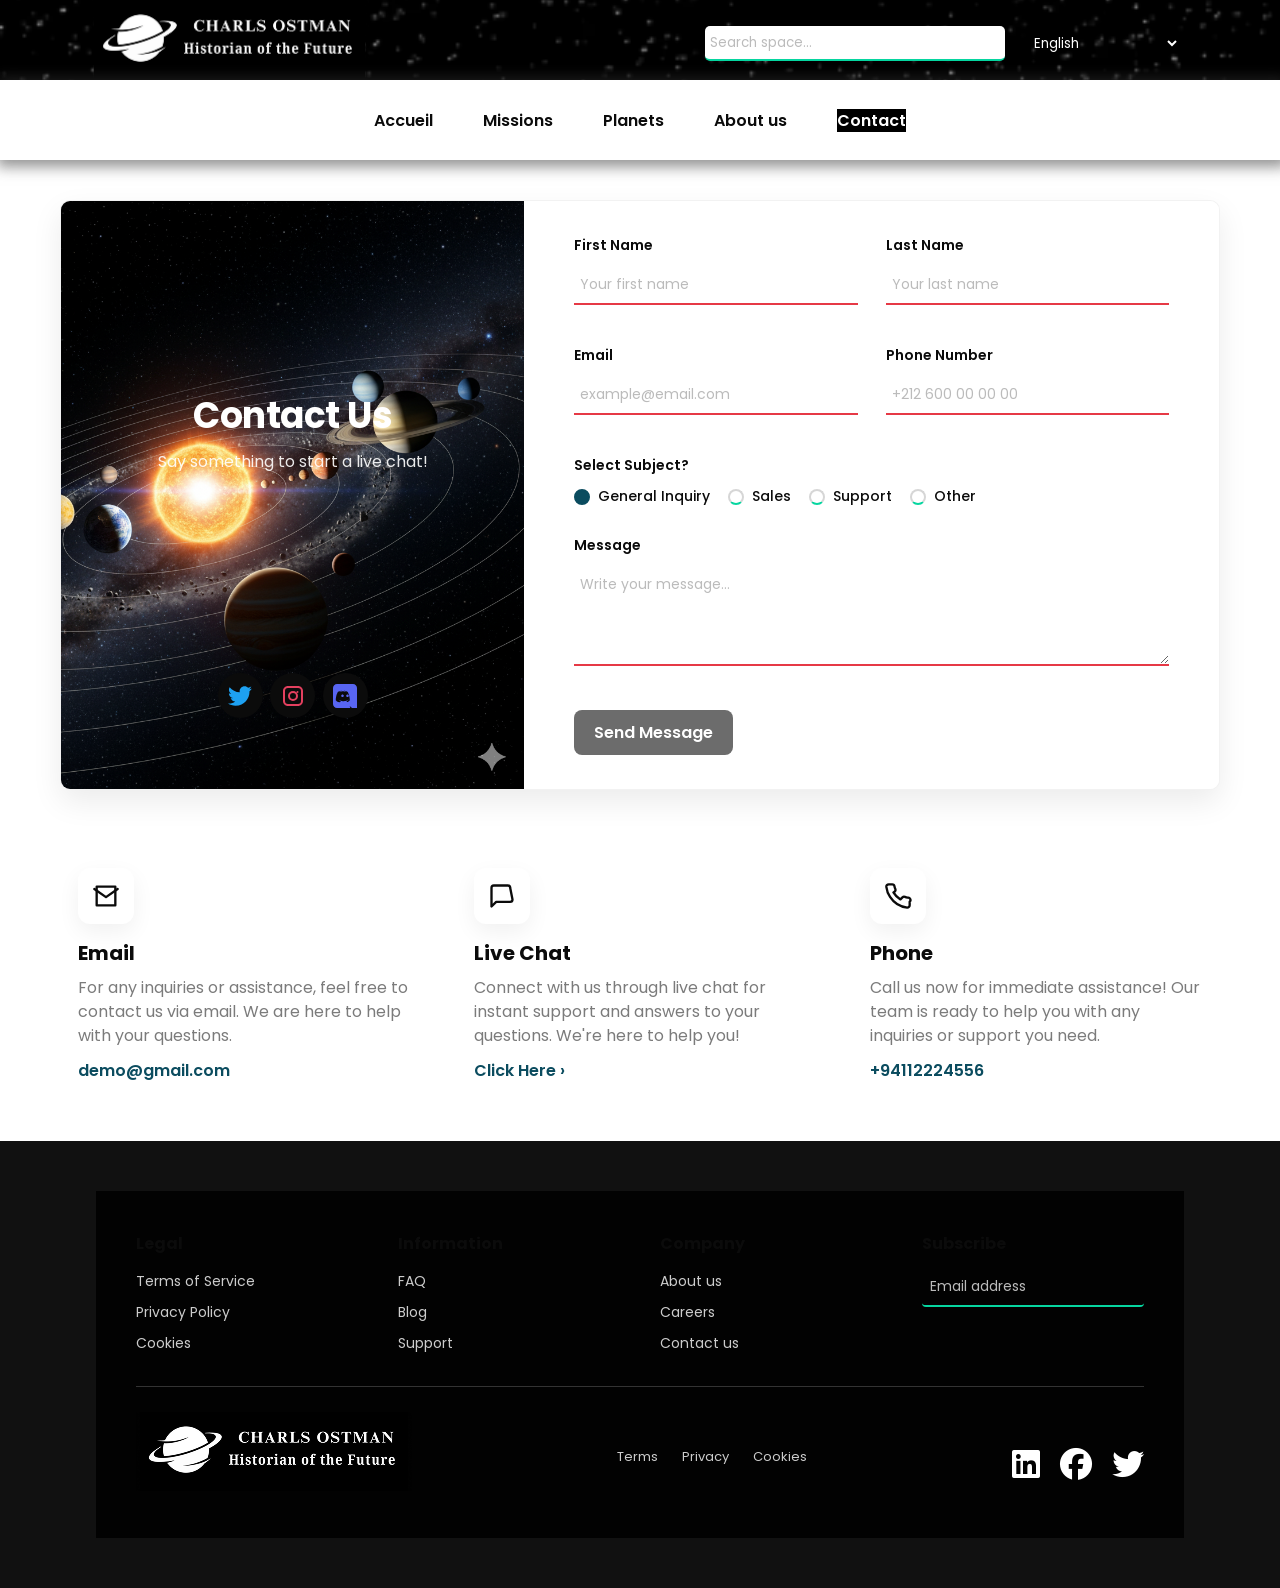
==== commit 6167976b: "add js" ====
--- a/contact_us.html
+++ b/contact_us.html
@@ -109,7 +109,41 @@
     color: #FFFFFF; /* couleur accent sur hover ou page active */
     background-color: #000;
 }
-
+/* Validation feedback */
+input:invalid, textarea:invalid {
+  border-bottom: 2px solid #e63946;
+}
+input:valid, textarea:valid {
+  border-bottom: 2px solid #06d6a0;
+}
+.error-msg {
+  color: #e63946;
+  font-size: 13px;
+  margin-top: 4px;
+  display: block;
+  min-height: 16px;
+}
+/* Validation feedback */
+input:invalid, textarea:invalid {
+  border-bottom: 2px solid #e63946;
+}
+input:valid, textarea:valid {
+  border-bottom: 2px solid #06d6a0;
+}
+.error-msg {
+  color: #e63946;
+  font-size: 13px;
+  margin-top: 4px;
+  display: block;
+  min-height: 18px;
+  opacity: 0.9;
+}
+input.valid, textarea.valid {
+  border-color: #06d6a0;
+}
+input.invalid, textarea.invalid {
+  border-color: #e63946;
+}
     </style>
 
   </head>
@@ -214,49 +248,55 @@
       </aside>
 
       <section class="right-panel">
-        <form>
-          <div class="row">
-            <div>
-              <label for="fname">First Name</label>
-              <input id="fname" type="text" placeholder="" required/>
-            </div>
-            <div>
-              <label for="lname">Last Name</label>
-              <input id="lname" type="text" placeholder="" required/>
-            </div>
-          </div>
-
-          <div class="row mt">
-            <div>
-              <label for="email">Email</label>
-              <input id="email" type="email" placeholder="" required />
-            </div>
-            <div>
-              <label for="phone">Phone Number</label>
-              <input id="phone" type="tel" placeholder="" required/>
-            </div>
-          </div>
-
-          <div class="subject">
-            <label>Select Subject?</label>
-            <div class="radios">
-              <label class="radio"><input type="radio" name="subject" checked/> <span>General Inquiry</span></label>
-              <label class="radio"><input type="radio" name="subject"/> <span>Sales</span></label>
-              <label class="radio"><input type="radio" name="subject"/> <span>Support</span></label>
-              <label class="radio"><input type="radio" name="subject"/> <span>Other</span></label>
-            </div>
-          </div>
-
-          <div class="mt">
-            <label for="msg">Message</label>
-            <textarea id="msg" placeholder="Write your message..." required></textarea>
-          </div>
-
-          <div class="send-row">
-            <button class="btn-send" type="submit">Send Message</button>
-            <button class="btn-send" type="reset">Reset</button>
-          </div>
-        </form>
+       <form id="contactForm" novalidate>
+  <div class="row">
+    <div>
+      <label for="fname">First Name</label>
+      <input id="fname" type="text" placeholder="Your first name" required />
+      <small class="error-msg"></small>
+    </div>
+    <div>
+      <label for="lname">Last Name</label>
+      <input id="lname" type="text" placeholder="Your last name" required />
+      <small class="error-msg"></small>
+    </div>
+  </div>
+
+  <div class="row mt">
+    <div>
+      <label for="email">Email</label>
+      <input id="email" type="email" placeholder="example@email.com" required />
+      <small class="error-msg"></small>
+    </div>
+    <div>
+      <label for="phone">Phone Number</label>
+      <input id="phone" type="tel" placeholder="+212 600 00 00 00" required />
+      <small class="error-msg"></small>
+    </div>
+  </div>
+
+  <div class="subject">
+    <label>Select Subject?</label>
+    <div class="radios">
+      <label class="radio"><input type="radio" name="subject" value="General" checked /> <span>General Inquiry</span></label>
+      <label class="radio"><input type="radio" name="subject" value="Sales" /> <span>Sales</span></label>
+      <label class="radio"><input type="radio" name="subject" value="Support" /> <span>Support</span></label>
+      <label class="radio"><input type="radio" name="subject" value="Other" /> <span>Other</span></label>
+    </div>
+  </div>
+
+  <div class="mt">
+    <label for="msg">Message</label>
+    <textarea id="msg" placeholder="Write your message..." required></textarea>
+    <small class="error-msg"></small>
+  </div>
+
+  <div class="send-row">
+    <button class="btn-send" type="submit">Send Message</button>
+  </div>
+</form>
+
+
       </section>
     </div>
 
@@ -303,6 +343,127 @@
 
 
   </div>
+  <script>
+const fields = [
+  { 
+    id: "fname", 
+    label: "First name", 
+    pattern: /^[a-zA-ZÀ-ÿ\s'-]{2,}$/,
+    hint: "Seulement des lettres, minimum 2 caractères"
+  },
+  { 
+    id: "lname", 
+    label: "Last name", 
+    pattern: /^[a-zA-ZÀ-ÿ\s'-]{2,}$/, 
+    hint: "Seulement des lettres, minimum 2 caractères"
+  },
+  { 
+    id: "email", 
+    label: "Email", 
+    pattern: /^[^ ]+@[^ ]+\.[a-z]{2,}$/i, 
+    hint: "Format attendu : exemple@mail.com" 
+  },
+  { 
+    id: "phone", 
+    label: "Phone number", 
+    pattern: /^[0-9+\s-]{6,}$/, 
+    hint: "Exemple : +212 600 00 00 00" 
+  },
+  { 
+    id: "msg", 
+    label: "Message", 
+    pattern: /^.{5,}$/, 
+    hint: "Minimum 5 caractères" 
+  }
+];
+
+// Récupérer le bouton envoyer
+const sendBtn = document.querySelector(".btn-send");
+sendBtn.disabled = true; // désactiver au début
+sendBtn.style.opacity = 0.6;
+
+// Fonction pour valider un champ
+function validateField(f) {
+  const input = document.getElementById(f.id);
+  const value = input.value.trim();
+  const error = input.parentElement.querySelector(".error-msg");
+
+  input.classList.remove("valid", "invalid");
+
+  if (value === "") {
+    error.textContent = `${f.label} is required.`;
+    input.classList.add("invalid");
+    return false;
+  } else if (!f.pattern.test(value)) {
+    error.textContent = `${f.label} invalid. ${f.hint}`;
+    input.classList.add("invalid");
+    return false;
+  } else {
+    error.textContent = "";
+    input.classList.add("valid");
+    return true;
+  }
+}
+
+// Fonction pour vérifier si tout est valide pour activer le bouton
+function checkFormValidity() {
+  const allValid = fields.every(f => validateField(f));
+  sendBtn.disabled = !allValid;
+  sendBtn.style.opacity = allValid ? 1 : 0.6;
+}
+
+// Validation en temps réel
+fields.forEach(f => {
+  const input = document.getElementById(f.id);
+  input.addEventListener("input", () => {
+    validateField(f);
+    checkFormValidity();
+  });
+});
+
+// Validation à l'envoi
+document.getElementById("contactForm").addEventListener("submit", async function(e) {
+  e.preventDefault();
+
+  // Validation finale
+  let isValid = fields.every(f => validateField(f));
+
+  if (!isValid) {
+    alert("⚠️ Veuillez remplir correctement tous les champs avant d'envoyer le message !");
+    return;
+  }
+
+  // Validation asynchrone (email déjà utilisé)
+  const emailInput = document.getElementById("email");
+  const emailError = emailInput.parentElement.querySelector(".error-msg");
+  const emailCheck = await simulateAsyncCheck(emailInput.value);
+  if (!emailCheck) {
+    emailError.textContent = "Cet email est déjà utilisé.";
+    emailInput.classList.add("invalid");
+    alert("⚠️ Vérifiez votre email avant d'envoyer le message !");
+    return;
+  }
+
+  // Tout correct
+  alert("✅ Message sent successfully!");
+  this.reset();
+  document.querySelectorAll("input, textarea").forEach(el => el.classList.remove("valid"));
+  sendBtn.disabled = true;
+  sendBtn.style.opacity = 0.6;
+});
+
+// Fonction pour simuler une validation asynchrone
+function simulateAsyncCheck(value) {
+  return new Promise((resolve) => {
+    setTimeout(() => {
+      if (value.toLowerCase() === "test@mail.com") resolve(false);
+      else resolve(true);
+    }, 800);
+  });
+}
+
+
+</script>
 </body>
 <footer>
       <div class="background-footer">
--- a/styles.css
+++ b/styles.css
@@ -1814,310 +1814,159 @@
   align-items: center;
 }
 
-/* container */
-.mockup{
-  width:980px;
-  max-width:95vw;
-  display:grid;
-  grid-template-columns:320px 1fr;
-  gap:32px;
-  align-items:start;
-   transition: transform 0.3s ease, box-shadow 0.3s ease;
+/* Missions Grid */
+
+/* ====== Layout Grid ====== */
+.missions-grid {
+  display: grid;
+  grid-template-columns: repeat(3, 1fr);
+  gap: 20px;
+  padding: 20px;
+  justify-content: center;
+}
+
+/* ====== Mission Card ====== */
+.mission-item {
+  background-color: #1a1a1a;
+  padding: 15px;
+  border-radius: 10px;
+  color: #fff;
+  transition: transform 0.3s ease, box-shadow 0.3s ease;
+}
+
+.mission-item:hover {
+  transform: translateY(-5px);
+  box-shadow: 0 5px 15px rgba(255, 255, 255, 0.1);
+}
+
+/* ====== Image Gallery ====== */
+.mission-gallery {
+  position: relative;
+  width: 100%;
+  height: 200px;
+  overflow: hidden;
+  border-radius: 8px;
+  margin-bottom: 10px;
+}
+
+.mission-gallery img {
+  width: 100%;
+  height: 100%;
+  object-fit: cover;
+  display: none;
+  border-radius: 8px;
+ 
+}
+
+.mission-gallery img.active {
+  display: block;
+  
+}
+
+/* ====== Navigation Buttons ====== */
+.mission-gallery .prev,
+.mission-gallery .next {
+  position: absolute;
+  top: 50%;
+  transform: translateY(-50%);
+  background-color: rgba(0, 0, 0, 0.5);
+  color: white;
+  border: none;
+  padding: 8px 12px;
   cursor: pointer;
-}
-.mockup:active {
-  transform: translateY(20px);
-  box-shadow: 0 12px 30px rgba(0,0,0,0.3);
-}
-
-
-
-/* left card */
-.card{
-  background:linear-gradient(180deg,var(--card) 0%, var(--card-accent) 100%);
+  border-radius: 50%;
+  font-size: 1rem;
+  transition: background-color 0.2s ease;
+}
+
+.mission-gallery .prev:hover,
+.mission-gallery .next:hover {
+  background-color: rgba(255, 255, 255, 0.4);
+}
+
+.mission-gallery .prev { left: 8px; }
+.mission-gallery .next { right: 8px; }
+
+/* ====== Text ====== */
+.mission-name {
+  font-size: 1.2rem;
+  margin: 5px 0;
+  font-weight: 600;
+}
+
+.mission-agency,
+.mission-date {
+  font-size: 0.9rem;
   color:white;
-  border-radius:10px;
-  overflow:hidden;
-  box-shadow:0 6px 20px rgba(11,18,32,0.28);
-}
-
-.image-wrap{
-  width:100%;
-  height:210px;
-  overflow:hidden;
-  display:flex;
-  align-items:center;
-  justify-content:center;
-  transition: transform 0.3s ease, box-shadow 0.3s ease;
-  cursor: pointer;
-  background:linear-gradient(180deg,#06080b 0%, #0b1220 100%);
-}
-.image-wrap:active {
-  transform: scale(2);
-  box-shadow: 0 8px 24px rgba(0,0,0,0.3);
-}
-
-.card img{
-  width:100%;
-  height:100%;
-  object-fit:cover;
-  display:block;
-}
-
-.card-body{
-  padding:18px 16px;
-   display: flex;
-  flex-direction: column;
-  align-items: flex-start;
-}
-
-.card-title {
-  font-family: 'Averia Serif Libre', sans-serif; /* Orbitron + fallback */
-  font-weight: 700;
-  font-size: 20px;
-  margin: 6px 0 8px;
-  
-}
-
-.card-sub{
-   font-family: 'Abel', sans-serif;
-  color:var(--muted);
-  font-size:13px;
-  margin-bottom:10px;
-}
-
-.meta{
-  display:flex;
-  flex-direction: column;
-  gap:10px;
-  flex-wrap:wrap;
-  margin-top:8px;
-  font-size:13px;
-  color:var(--muted);
-  color:#fff; 
-  font-weight:700;
-   margin-left:6px;
-    align-items: flex-start;
-}
-
-.meta a{
-  color:#9fe9e6;
-  text-decoration:none;
-  font-weight:600;
-}
-
-.meta-strong{ color:#fff; font-weight:700; margin-left:6px; }
-.dot{ margin-left:6px; color:var(--muted); }
-
-/* right area */
-.right{
-  display:flex;
-  flex-direction:column;
-  gap:12px;
-}
-.title-big {
-  width: auto !important;
-  height: auto !important;
-  max-width: 100% !important;
-   transition: all 0.3s ease;
-  cursor: pointer;
-}
-.title-big {
-   font-family: 'Orbitron', 'Segoe UI', sans-serif;
-  font-size: 8vw !important;  /* يتغير حسب عرض الشاشة */
-  font-weight: 400;             /* Semibold */
-  line-height: 1;
-  letter-spacing: 1px;
-  margin: 0;
-  color: var(--text);
-  text-align: center;
-  height:800px;
-  
-}
-
-.title-big:active {
-  color:white;
-  background-color: black;
-  transform: scale(0.95);
-  padding: 5px;
-  border-radius: 5px;
-}
-/* description card */
-.desc-card{
-   margin-top: 80px; 
-   text-align: center;
-   font-family: 'Port Lligat Slab';
-  background:rgba(255,255,255,0.98);
-  border-radius:10px;
-  padding:18px;
-  box-shadow: 0 8px 24px rgba(15,23,42,0.06);
-  border:1px solid rgba(11,18,32,0.04);
-}
-
-.desc-head{
-  display:flex;
-  gap:12px;
-  align-items:flex-start;
-}
-
-.desc-icon{
-  width:46px;
-  height:46px;
-  border-radius:8px;
-  background:linear-gradient(180deg,#0f1724,#0b1220);
-  color:white;
-  display:flex;
-  align-items:center;
-  justify-content:center;
-  font-weight:700;
-  font-size:12px;
-  box-shadow:0 6px 16px rgba(11,18,32,0.12);
-}
-
-.desc-paragraph{
-  color:#22303f;
-  font-size:15px;
-  line-height:1.45;
-  margin:0 0 8px 0;
-}
-
-.desc-list{
-  margin-top:12px;
-  display:flex;
-  gap:18px;
-  align-items:center;
-  font-size:13px;
-  color:var(--muted);
-}
-
-.label{
-  font-weight:700;
-  color:#0b1220;
-  margin-right:6px;
-}
-
-/* responsive */
-@media (max-width:820px){
-  .mockup{grid-template-columns:1fr;gap:16px}
-  .card{order:2}
-  .title-big{font-size:44px}
-}
-.mockup {
-  display: flex;
-  flex-wrap: wrap;
-  gap: 20px;
-  max-width: 1200px;
-  margin: 40px auto;
-  background-color:#FFFFFF; /* fond blanc pour la card */
-  border-radius: 12px;
-  box-shadow: 0 10px 25px rgba(0,0,0,0.1);
-  overflow: hidden; /* arrondi pour les images et le texte */
-  padding: 20px;
-}
-
-/* partie gauche : image et info */
-.mockup aside.card {
-  flex: 1 1 300px;
-  background-color: black; /* léger contraste */
-  border-radius: 10px;
-  overflow: hidden;
-  display: flex;
-  flex-direction: column;
-  align-items: left;
-  padding: 20px;
-}
-
-.mockup aside.card .image-wrap img {
+  font-weight: bold;
+}
+
+/* ====== Responsive ====== */
+@media (max-width: 900px) {
+  .missions-grid {
+    grid-template-columns: repeat(2, 1fr);
+  }
+}
+
+@media (max-width: 600px) {
+  .missions-grid {
+    grid-template-columns: 1fr;
+  }
+
+  .mission-gallery {
+    height: 200px;
+  }
+
+  .mission-item {
+    padding: 12px;
+  }
+}
+
+/* Modal */
+.modal {
+  display: none; /* caché par défaut */
+  position: fixed;
+  z-index: 100;
+  left: 0;
+  top: 0;
   width: 100%;
-  height: auto;
-  display: block;
-  border-radius: 8px;
-}
-
-.mockup aside.card .card-body {
-  margin-top: 15px;
-  text-align: center;
-}
-
-.mockup aside.card .card-title {
-  font-size: 22px;
-  font-weight: 700;
-  margin-bottom: 6px;
-}
-
-.mockup aside.card .card-sub {
-  font-size: 16px;
-  color: #555;
-  margin-bottom: 10px;
-}
-
-.mockup aside.card .meta {
-  font-size: 14px;
-  color: #777;
-  display: flex;
-  gap: 5px;
-  justify-content: center;
-  align-items: center;
-}
-
-.mockup aside.card .meta-link {
-  text-decoration: none;
-  color: #0b4c5f;
-}
-
-/* partie droite : description */
-.mockup main.right {
-  flex: 2 1 600px;
-  display: flex;
-  flex-direction: column;
-  justify-content: center;
-  padding: 20px;
-}
-
-.mockup main.right .title-big {
-  font-size: 28px;
-  font-weight: 700;
-  margin-bottom: 15px;
-}
-
-.mockup main.right .desc-card {
-  background-color: #f9f9f9;
+  height: 100%;
+  overflow: auto;
+  background-color: rgba(0,0,0,0.7);
+}
+
+.modal-content {
+  background-color: white;
+  color:black;
+  margin: 10% auto;
   padding: 20px;
   border-radius: 10px;
-  box-shadow: inset 0 2px 8px rgba(0,0,0,0.05);
-}
-
-.mockup main.right .desc-head {
-  display: flex;
-  gap: 15px;
-}
-
-.mockup main.right .desc-icon {
-  font-weight: 700;
-  font-size: 24px;
-  color: #0b4c5f;
-}
-
-.mockup main.right .desc-paragraph {
-  font-size: 16px;
-  line-height: 1.6;
-  color: #333;
-}
-
-.mockup main.right .desc-list {
-  margin-top: 10px;
-}
-
-.mockup main.right .desc-list .label {
-  font-weight: 600;
-  color: #0b4c5f;
-}
-
-/* responsive */
-@media (max-width: 980px){
-  .mockup { flex-direction: column; }
-  .mockup aside.card, .mockup main.right { flex: 1 1 100%; }
-}
+  width: 80%;
+  max-width: 500px;
+  text-align: center;
+}
+
+.close-btn {
+  float: right;
+  font-size: 1.5rem;
+  cursor: pointer;
+}
+
+
+/* Responsive */
+@media (max-width: 900px) {
+  .missions-grid {
+    grid-template-columns: repeat(auto-fit, minmax(200px, 1fr));
+  }
+}
+
+@media (max-width: 600px) {
+  .missions-grid {
+    grid-template-columns: 1fr;
+  }
+}
+
+
 
 
 
